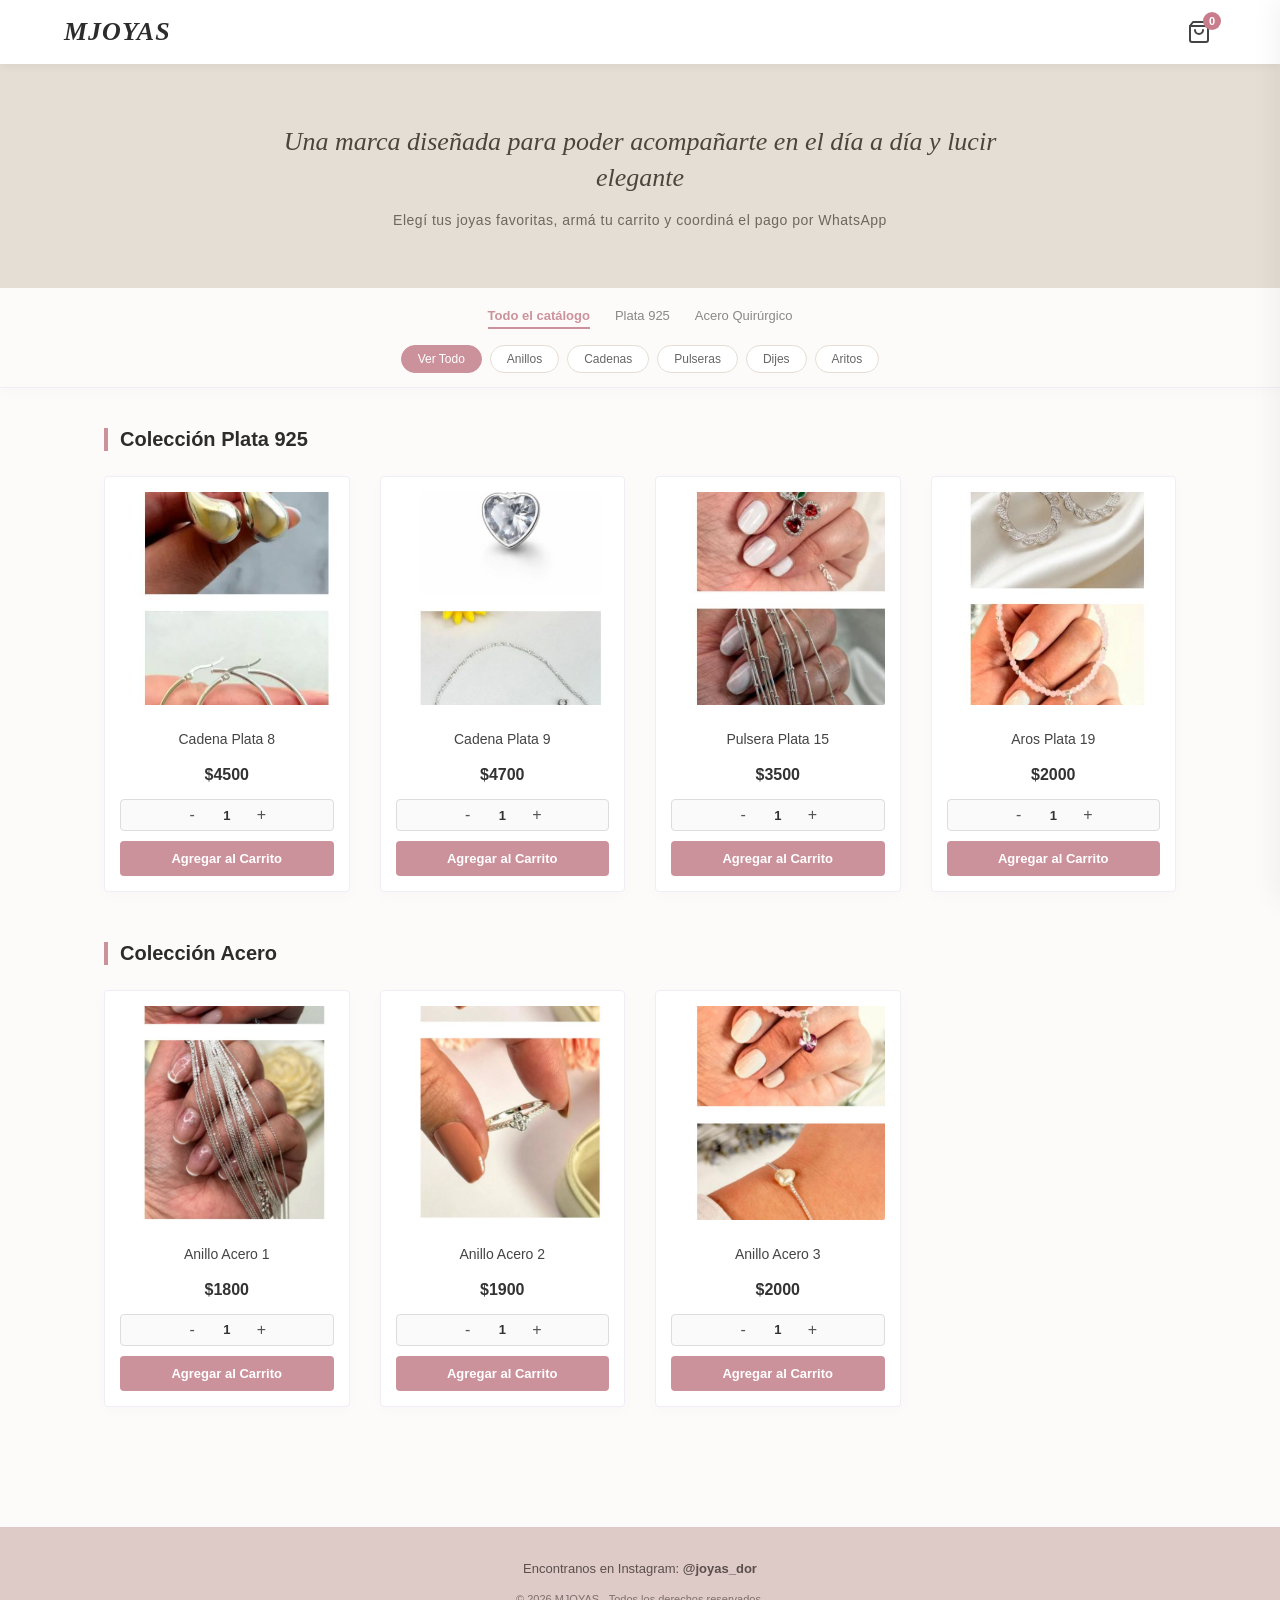
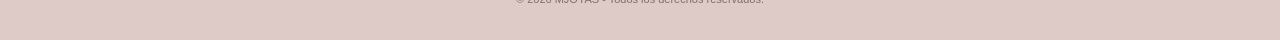
==== index.html @ 709f2a6d "Add files via upload" ====
﻿<!DOCTYPE html>
<html lang="es">
<head>
    <meta charset="UTF-8">
    <meta name="viewport" content="width=device-width, initial-scale=1.0">
    <title>MJOYAS | Joyas de plata 925 y Acero</title>
    <link rel="stylesheet" href="style.css">
</head>
<body>

    <header class="navbar">
        <div class="logo" onclick="location.href='index.html'">MJOYAS</div>
        <button class="btn-carrito" onclick="toggleCart()">
            <svg xmlns="http://www.w3.org/2000/svg" width="24" height="24" viewBox="0 0 24 24" fill="none" stroke="currentColor" stroke-width="2" stroke-linecap="round" stroke-linejoin="round">
                <path d="M6 2L3 6v14a2 2 0 0 0 2 2h14a2 2 0 0 0 2-2V6l-3-4z"></path>
                <line x1="3" y1="6" x2="21" y2="6"></line>
                <path d="M16 10a4 4 0 0 1-8 0"></path>
            </svg>
            <span id="cart-count" class="badge-carrito">0</span>
        </button>
    </header>

    <section id="inicio" class="hero-section">
        <div class="hero-contenido">
            <h1>Una marca diseñada para poder acompañarte en el día a día y lucir elegante</h1>
            <p>Elegí tus joyas favoritas, armá tu carrito y coordiná el pago por WhatsApp</p>
        </div>
    </section>

    <div class="filtros-contenedor-sticky">
        <div class="material-nav">
            <button class="btn-material active" data-material="todos" onclick="filtrarMaterial('todos', this)">Todo el catálogo</button>
            <button class="btn-material" data-material="plata" onclick="filtrarMaterial('plata', this)">Plata 925</button>
            <button class="btn-material" data-material="acero" onclick="filtrarMaterial('acero', this)">Acero Quirúrgico</button>
        </div>
        
        <nav class="filtros-nav">
            <button class="btn-filtro active" data-tipo="todos" onclick="filtrarTipo('todos', this)">Ver Todo</button>
            <button class="btn-filtro" data-tipo="anillos" onclick="filtrarTipo('anillos', this)">Anillos</button>
            <button class="btn-filtro" data-tipo="cadenas" onclick="filtrarTipo('cadenas', this)">Cadenas</button>
            <button class="btn-filtro" data-tipo="pulseras" onclick="filtrarTipo('pulseras', this)">Pulseras</button>
            <button class="btn-filtro" data-tipo="dijes" onclick="filtrarTipo('dijes', this)">Dijes</button>
            <button class="btn-filtro" data-tipo="aritos" onclick="filtrarTipo('aritos', this)">Aritos</button>
        </nav>
    </div>

    <main class="catalogo-contenedor">
        <section id="seccion-plata" class="categoria-seccion">
            <h2 class="seccion-titulo">Colección Plata 925</h2>
            <div id="productos-plata" class="productos-grid">
                <p class="cargando-texto">Cargando colección de Plata...</p>
            </div>
        </section>

        <section id="seccion-acero" class="categoria-seccion">
            <h2 class="seccion-titulo">Colección Acero</h2>
            <div id="productos-acero" class="productos-grid">
                <p class="cargando-texto">Cargando colección de Acero...</p>
            </div>
        </section>
    </main>

    <div id="cart-overlay" class="cart-overlay" onclick="toggleCart()"></div>
    <aside id="cart-sidebar" class="cart-sidebar">
        <div class="cart-header">
            <h3>Tu Pedido</h3>
            <button class="btn-cerrar-cart" onclick="toggleCart()">&times;</button>
        </div>

        <div id="cart-items" class="cart-items-lista">
            <p class="carrito-vacio-txt">El carrito está vacío.</p>
        </div>

        <div class="cart-footer">
            <div class="cart-total-linea">
                <span>Total estimado:</span>
                <span id="cart-total-price" class="cart-total-monto">$0</span>
            </div>
            <button class="btn-enviar-wa" onclick="enviarWhatsApp()">
                Confirmar Pedido por WhatsApp
            </button>
        </div>
    </aside>

    <footer class="footer">
        <p>Encontranos en Instagram: <a href="https://instagram.com/joyas_dor" target="_blank">@joyas_dor</a></p>
        <p class="copyright">© 2026 MJOYAS - Todos los derechos reservados.</p>
    </footer>

    <script src="script.js"></script>
    <script>
        document.addEventListener("DOMContentLoaded", async () => {
            productos = await cargarProductosDesdeSheets();
            
            // UX: Sincronizar filtros si viene redirigido desde el detalle
            const urlParams = new URLSearchParams(window.location.search);
            const matParam = urlParams.get('material');
            const tipoParam = urlParams.get('tipo');
            
            if (matParam) {
                filtroMaterialActual = matParam;
                const bMat = document.querySelector(`.btn-material[data-material="${matParam}"]`);
                if (bMat) {
                    document.querySelectorAll('.btn-material').forEach(b => b.classList.remove('active'));
                    bMat.classList.add('active');
                }
            }
            if (tipoParam) {
                filtroTipoActual = tipoParam;
                const bTipo = document.querySelector(`.btn-filtro[data-tipo="${tipoParam}"]`);
                if (bTipo) {
                    document.querySelectorAll('.btn-filtro').forEach(b => b.classList.remove('active'));
                    bTipo.classList.add('active');
                }
            }
            
            renderizarCatalogo();
            actualizarInterfaz(); 
        });
    </script>
</body>
</html>
---- style.css ----
﻿/* --- CONFIGURACIÓN GENERAL Y RESETEO --- */
* {
    box-sizing: border-box;
    margin: 0;
    padding: 0;
    font-family: 'Segoe UI', Tahoma, Geneva, Verdana, sans-serif;
}

body {
    background-color: #fcfbf9;
    color: #333333;
    scroll-behavior: smooth;
}

/* --- BARRA DE NAVEGACIÓN (NAVBAR) --- */
.navbar {
    display: flex;
    justify-content: space-between;
    align-items: center;
    padding: 15px 5%;
    background-color: #ffffff;
    box-shadow: 0 2px 10px rgba(0, 0, 0, 0.05);
    position: sticky;
    top: 0;
    z-index: 110;
}

.logo {
    font-family: 'Playfair Display', 'Georgia', serif;
    font-style: italic;
    font-weight: bold;
    font-size: 26px;
    letter-spacing: 1px;
    color: #2c2c2c;
    cursor: pointer;
}

.btn-carrito {
    background: none;
    border: none;
    color: #444;
    cursor: pointer;
    position: relative;
    padding: 5px;
    display: flex;
    align-items: center;
    justify-content: center;
    transition: transform 0.2s;
}

.btn-carrito:hover {
    transform: scale(1.05);
}

.badge-carrito {
    position: absolute;
    top: -3px;
    right: -5px;
    background-color: #c97d8c;
    color: white;
    font-size: 11px;
    font-weight: bold;
    width: 18px;
    height: 18px;
    border-radius: 50%;
    display: flex;
    align-items: center;
    justify-content: center;
}

/* --- SECCIÓN HERO --- */
.hero-section {
    background-color: #e5ded4;
    padding: 60px 20px;
    text-align: center;
}

.hero-contenido h1 {
    font-family: 'Playfair Display', 'Georgia', serif;
    font-style: italic;
    font-weight: normal;
    font-size: 26px;
    line-height: 1.4;
    color: #4a453e;
    max-width: 750px;
    margin: 0 auto 15px auto;
}

.hero-contenido p {
    font-size: 14px;
    color: #6e675f;
    letter-spacing: 0.5px;
}

/* --- CONTENEDOR DE CATÁLOGO --- */
.catalogo-contenedor {
    max-width: 1200px;
    margin: 0 auto;
    padding: 20px 5%;
}

.categoria-seccion {
    margin-bottom: 50px;
    transition: opacity 0.3s ease, transform 0.3s ease;
}

.seccion-titulo {
    font-family: 'Segoe UI', sans-serif;
    font-size: 20px;
    font-weight: 600;
    color: #2c2c2c;
    border-left: 4px solid #cc929c;
    padding-left: 12px;
    margin-bottom: 25px;
    margin-top: 20px;
}

.productos-grid {
    display: grid;
    grid-template-columns: repeat(auto-fill, minmax(220px, 1fr));
    gap: 30px;
}

.cargando-texto {
    color: #888;
    font-style: italic;
    grid-column: 1 / -1;
    text-align: center;
    padding: 20px;
}

/* --- TARJETAS DE PRODUCTO + ANIMACIONES --- */
.card-producto {
    background-color: #ffffff;
    border-radius: 4px;
    padding: 15px;
    text-align: center;
    box-shadow: 0 4px 15px rgba(0, 0, 0, 0.02);
    display: flex;
    flex-direction: column;
    justify-content: space-between;
    border: 1px solid #f0edf7;
    transition: transform 0.3s cubic-bezier(0.25, 1, 0.5, 1), box-shadow 0.3s ease;
    
    /* ANIMACIÓN DE ENTRADA SUAVE MINIMALISTA */
    animation: unirseCards 0.5s cubic-bezier(0.25, 1, 0.5, 1) forwards;
}

@keyframes unirseCards {
    from {
        opacity: 0;
        transform: translateY(12px);
    }
    to {
        opacity: 1;
        transform: translateY(0);
    }
}

.card-producto:hover {
    transform: translateY(-4px);
    box-shadow: 0 10px 25px rgba(0, 0, 0, 0.05);
}

.img-container {
    width: 100%;
    aspect-ratio: 1 / 1;
    background-color: #f7f6f4;
    position: relative;
    margin-bottom: 15px;
    border-radius: 2px;
    overflow: hidden;
    display: flex;
    align-items: center;
    justify-content: center;
    cursor: pointer;
}

.img-container img {
    width: 100%;
    height: 100%;
    object-fit: cover;
    z-index: 2;
    position: relative;
    transition: transform 0.5s cubic-bezier(0.25, 1, 0.5, 1);
}

.card-producto:hover .img-container img {
    transform: scale(1.04); /* Zoom interno elegante */
}

.placeholder-text {
    position: absolute;
    font-family: 'Playfair Display', serif;
    font-style: italic;
    color: #e2dfda;
    font-size: 18px;
    letter-spacing: 2px;
    z-index: 1;
}

.card-producto h4 {
    font-size: 14px;
    font-weight: 500;
    color: #444;
    margin-bottom: 8px;
    min-height: 38px;
    display: flex;
    align-items: center;
    justify-content: center;
    cursor: pointer;
    transition: color 0.2s ease;
}

.card-producto h4:hover {
    color: #cc929c;
}

.precio-producto {
    font-size: 16px;
    font-weight: bold;
    color: #333;
    margin-bottom: 15px;
}

.compra-controles {
    display: flex;
    flex-direction: column;
    gap: 10px;
}

.selector-cantidad {
    display: flex;
    align-items: center;
    justify-content: center;
    border: 1px solid #ddd;
    border-radius: 4px;
    overflow: hidden;
    background-color: #fafafa;
}

.btn-cant {
    background: none;
    border: none;
    width: 32px;
    height: 30px;
    font-size: 16px;
    cursor: pointer;
    color: #555;
    transition: background 0.2s;
}

.btn-cant:hover {
    background-color: #eeeeee;
}

.num-cant {
    padding: 0 15px;
    font-size: 13px;
    font-weight: 600;
    min-width: 30px;
    text-align: center;
}

.btn-add-cart {
    background-color: #cc929c;
    color: white;
    border: none;
    padding: 10px;
    border-radius: 4px;
    font-size: 13px;
    font-weight: 600;
    cursor: pointer;
    transition: background-color 0.2s ease;
}

.btn-add-cart:hover {
    background-color: #b57d87;
}

/* --- CARRITO SIDEBAR Y OVERLAY --- */
.cart-overlay {
    position: fixed;
    top: 0;
    left: 0;
    width: 100vw;
    height: 100vh;
    background-color: rgba(0, 0, 0, 0.25);
    z-index: 199;
    display: none;
    opacity: 0;
    transition: opacity 0.3s ease;
}

.cart-overlay.open {
    display: block;
    opacity: 1;
}

.cart-sidebar {
    position: fixed;
    top: 0;
    right: 0;
    width: 100%;
    max-width: 360px;
    height: 100vh;
    background-color: #ffffff;
    box-shadow: -5px 0 25px rgba(0, 0, 0, 0.05);
    z-index: 200;
    display: flex;
    flex-direction: column;
    transform: translateX(100%);
    transition: transform 0.35s cubic-bezier(0.25, 1, 0.5, 1);
}

.cart-sidebar.open {
    transform: translateX(0);
}

.cart-header {
    padding: 20px;
    border-bottom: 1px solid #f0edf7;
    display: flex;
    justify-content: space-between;
    align-items: center;
}

.cart-header h3 {
    font-size: 18px;
    color: #333;
}

.btn-cerrar-cart {
    background: none;
    border: none;
    font-size: 28px;
    cursor: pointer;
    color: #888;
}

.cart-items-lista {
    padding: 20px;
    overflow-y: auto;
    flex-grow: 1;
}

.carrito-vacio-txt {
    text-align: center;
    color: #999;
    margin-top: 30px;
    font-size: 14px;
}

.cart-footer {
    padding: 20px;
    border-top: 1px solid #f0edf7;
    background-color: #fafafa;
}

.cart-total-linea {
    display: flex;
    justify-content: space-between;
    font-size: 14px;
    font-weight: 500;
    color: #444;
    margin-bottom: 15px;
}

.cart-total-monto {
    font-size: 18px;
    font-weight: bold;
    color: #333;
}

.btn-enviar-wa {
    width: 100%;
    background-color: #25d366;
    color: white;
    border: none;
    padding: 14px;
    border-radius: 4px;
    font-size: 14px;
    font-weight: bold;
    cursor: pointer;
    transition: background-color 0.2s;
}

.btn-enviar-wa:hover {
    background-color: #20ba5a;
}

/* --- PIE DE PÁGINA --- */
.footer {
    background-color: #decbc7;
    padding: 30px 20px;
    text-align: center;
    font-size: 13px;
    color: #5a4f4d;
    margin-top: 50px;
    line-height: 1.8;
}

.footer a {
    color: #5a4f4d;
    font-weight: bold;
    text-decoration: none;
}

.footer a:hover {
    text-decoration: underline;
}

.copyright {
    margin-top: 10px;
    font-size: 11px;
    color: #7d6f6d;
}

/* --- CARRITO ELEMENTOS --- */
.cart-item {
    display: flex;
    align-items: center;
    gap: 12px;
    padding: 15px 0;
    border-bottom: 1px solid #f0edf7;
    animation: unirseCards 0.3s ease forwards;
}

.cart-item-img {
    width: 55px;
    height: 55px;
    object-fit: cover;
    border-radius: 4px;
    border: 1px solid #f0edf7;
    background-color: #f7f6f4;
}

.cart-item-info {
    flex-grow: 1;
}

.btn-remove {
    background: none;
    border: none;
    color: #c95d6f;
    font-size: 12px;
    cursor: pointer;
    font-weight: 500;
}

.btn-remove:hover {
    text-decoration: underline;
}

.selector-cantidad-cart {
    display: flex;
    align-items: center;
    margin-top: 6px;
    border: 1px solid #ddd;
    border-radius: 4px;
    width: max-content;
    background-color: #ffffff;
    overflow: hidden;
}

.btn-cant-cart {
    background: none;
    border: none;
    width: 26px;
    height: 24px;
    font-size: 14px;
    cursor: pointer;
    color: #555;
    display: flex;
    align-items: center;
    justify-content: center;
    transition: background 0.2s;
}

.btn-cant-cart:hover {
    background-color: #eeeeee;
}

.num-cant-cart {
    padding: 0 10px;
    font-size: 12px;
    font-weight: 600;
    min-width: 20px;
    text-align: center;
}

/* --- CONTENEDOR INTEGRADO STICKY DE FILTROS --- */
.filtros-contenedor-sticky {
    position: sticky;
    top: 64px; /* Encaja perfectamente abajo de tu Navbar */
    z-index: 100;
    background-color: #fcfbf9;
    box-shadow: 0 4px 12px rgba(0, 0, 0, 0.02);
    border-bottom: 1px solid #f0edf7;
    padding: 10px 0;
}

/* FILTRO 1: MATERIALES (DISEÑO ULTRA-MINIMALISTA) */
.material-nav {
    display: flex;
    justify-content: center;
    gap: 25px;
    padding: 6px 5%;
}

.btn-material {
    background: none;
    border: none;
    color: #888;
    font-size: 13px;
    font-weight: 500;
    cursor: pointer;
    padding: 4px 0;
    position: relative;
    transition: color 0.3s ease;
}

.btn-material:hover {
    color: #333;
}

.btn-material.active {
    color: #cc929c;
    font-weight: 600;
}

/* Línea sutil minimalista inferior para la pestaña activa */
.btn-material.active::after {
    content: '';
    position: absolute;
    bottom: -2px;
    left: 0;
    width: 100%;
    height: 2px;
    background-color: #cc929c;
    animation: expandirLinea 0.3s ease forwards;
}

@keyframes expandirLinea {
    from { width: 0; left: 50%; }
    to { width: 100%; left: 0; }
}

/* FILTRO 2: CAPSULAS DE CATEGORIAS */
.filtros-nav {
    display: flex;
    justify-content: center;
    gap: 8px;
    flex-wrap: wrap;
    padding: 12px 5% 4px 5%;
}

.btn-filtro {
    background-color: #ffffff;
    color: #666;
    border: 1px solid #e5ded4;
    padding: 6px 16px;
    border-radius: 20px;
    font-size: 12px;
    font-weight: 500;
    cursor: pointer;
    transition: all 0.3s cubic-bezier(0.25, 0.8, 0.25, 1);
}

.btn-filtro:hover, .btn-filtro.active {
    background-color: #cc929c;
    color: white;
    border-color: #cc929c;
}

/* RETORNO UX */
.btn-volver {
    display: inline-block;
    color: #cc929c;
    text-decoration: none;
    font-size: 14px;
    font-weight: 500;
    transition: color 0.2s;
}

.btn-volver:hover {
    color: #b57d87;
    text-decoration: underline;
}
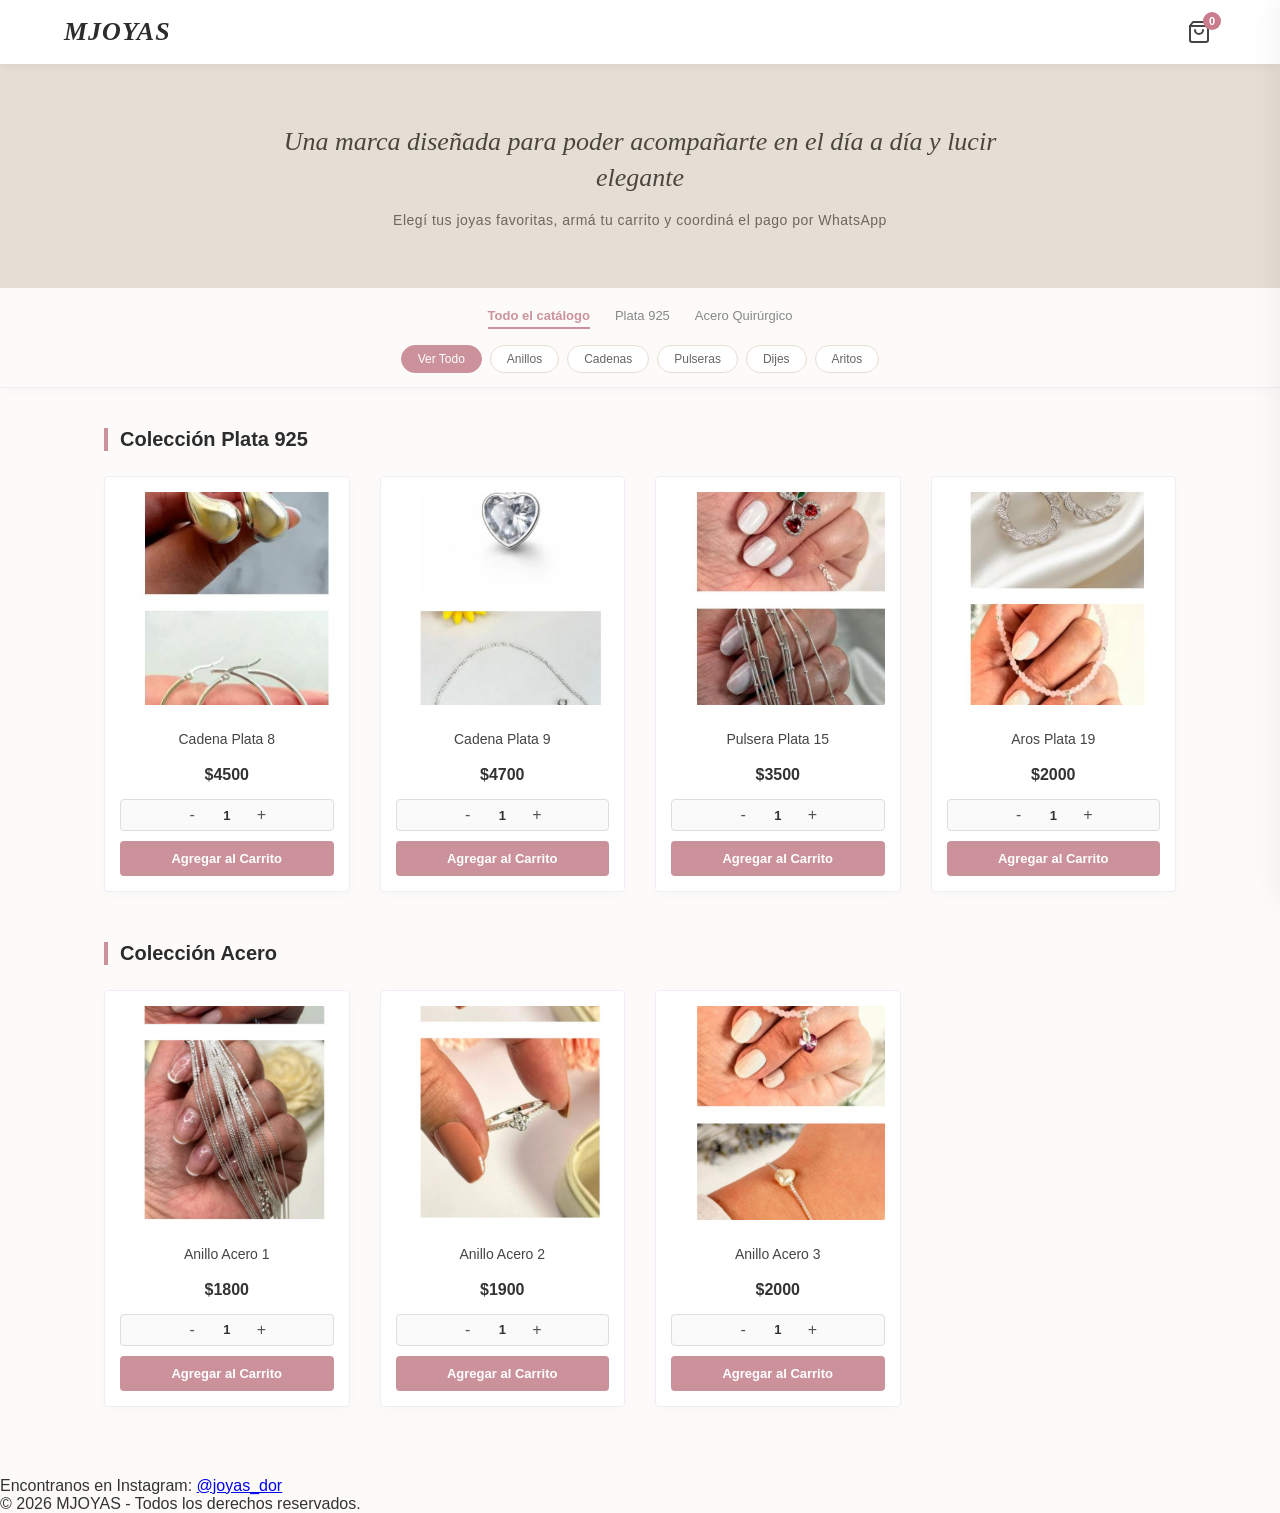
==== commit b237d0c5: "Add files via upload" ====
--- a/index.html
+++ b/index.html
@@ -92,7 +92,7 @@
         document.addEventListener("DOMContentLoaded", async () => {
             productos = await cargarProductosDesdeSheets();
             
-            // UX: Sincronizar filtros si viene redirigido desde el detalle
+            // Sincronización si el cliente viene navegando con filtros previos
             const urlParams = new URLSearchParams(window.location.search);
             const matParam = urlParams.get('material');
             const tipoParam = urlParams.get('tipo');
--- a/style.css
+++ b/style.css
@@ -129,7 +129,7 @@
     padding: 20px;
 }
 
-/* --- TARJETAS DE PRODUCTO + ANIMACIONES --- */
+/* --- TARJETAS DE PRODUCTO + INTERACCIONES MINIMALISTAS --- */
 .card-producto {
     background-color: #ffffff;
     border-radius: 4px;
@@ -142,7 +142,7 @@
     border: 1px solid #f0edf7;
     transition: transform 0.3s cubic-bezier(0.25, 1, 0.5, 1), box-shadow 0.3s ease;
     
-    /* ANIMACIÓN DE ENTRADA SUAVE MINIMALISTA */
+    /* Animación de Fade-In suave */
     animation: unirseCards 0.5s cubic-bezier(0.25, 1, 0.5, 1) forwards;
 }
 
@@ -186,7 +186,7 @@
 }
 
 .card-producto:hover .img-container img {
-    transform: scale(1.04); /* Zoom interno elegante */
+    transform: scale(1.04); /* Zoom suave interno */
 }
 
 .placeholder-text {
@@ -389,34 +389,7 @@
     background-color: #20ba5a;
 }
 
-/* --- PIE DE PÁGINA --- */
-.footer {
-    background-color: #decbc7;
-    padding: 30px 20px;
-    text-align: center;
-    font-size: 13px;
-    color: #5a4f4d;
-    margin-top: 50px;
-    line-height: 1.8;
-}
-
-.footer a {
-    color: #5a4f4d;
-    font-weight: bold;
-    text-decoration: none;
-}
-
-.footer a:hover {
-    text-decoration: underline;
-}
-
-.copyright {
-    margin-top: 10px;
-    font-size: 11px;
-    color: #7d6f6d;
-}
-
-/* --- CARRITO ELEMENTOS --- */
+/* --- CARRITO INTERACTIVO CON MINIATURAS --- */
 .cart-item {
     display: flex;
     align-items: center;
@@ -489,10 +462,10 @@
     text-align: center;
 }
 
-/* --- CONTENEDOR INTEGRADO STICKY DE FILTROS --- */
+/* --- DOUBLE NAVEGACIÓN STICKY (PRO FILTROS) --- */
 .filtros-contenedor-sticky {
     position: sticky;
-    top: 64px; /* Encaja perfectamente abajo de tu Navbar */
+    top: 64px; /* Flota abajo de tu barra de navegación principal */
     z-index: 100;
     background-color: #fcfbf9;
     box-shadow: 0 4px 12px rgba(0, 0, 0, 0.02);
@@ -500,7 +473,7 @@
     padding: 10px 0;
 }
 
-/* FILTRO 1: MATERIALES (DISEÑO ULTRA-MINIMALISTA) */
+/* NIVEL 1: MATERIAL (Pestañas ultra-limpias) */
 .material-nav {
     display: flex;
     justify-content: center;
@@ -529,7 +502,7 @@
     font-weight: 600;
 }
 
-/* Línea sutil minimalista inferior para la pestaña activa */
+/* Línea sutil minimalista que se expande bajo el elemento activo */
 .btn-material.active::after {
     content: '';
     position: absolute;
@@ -546,7 +519,7 @@
     to { width: 100%; left: 0; }
 }
 
-/* FILTRO 2: CAPSULAS DE CATEGORIAS */
+/* NIVEL 2: CATEGORÍAS (Cápsulas) */
 .filtros-nav {
     display: flex;
     justify-content: center;
@@ -573,7 +546,7 @@
     border-color: #cc929c;
 }
 
-/* RETORNO UX */
+/* RETORNO UX DETALLES */
 .btn-volver {
     display: inline-block;
     color: #cc929c;
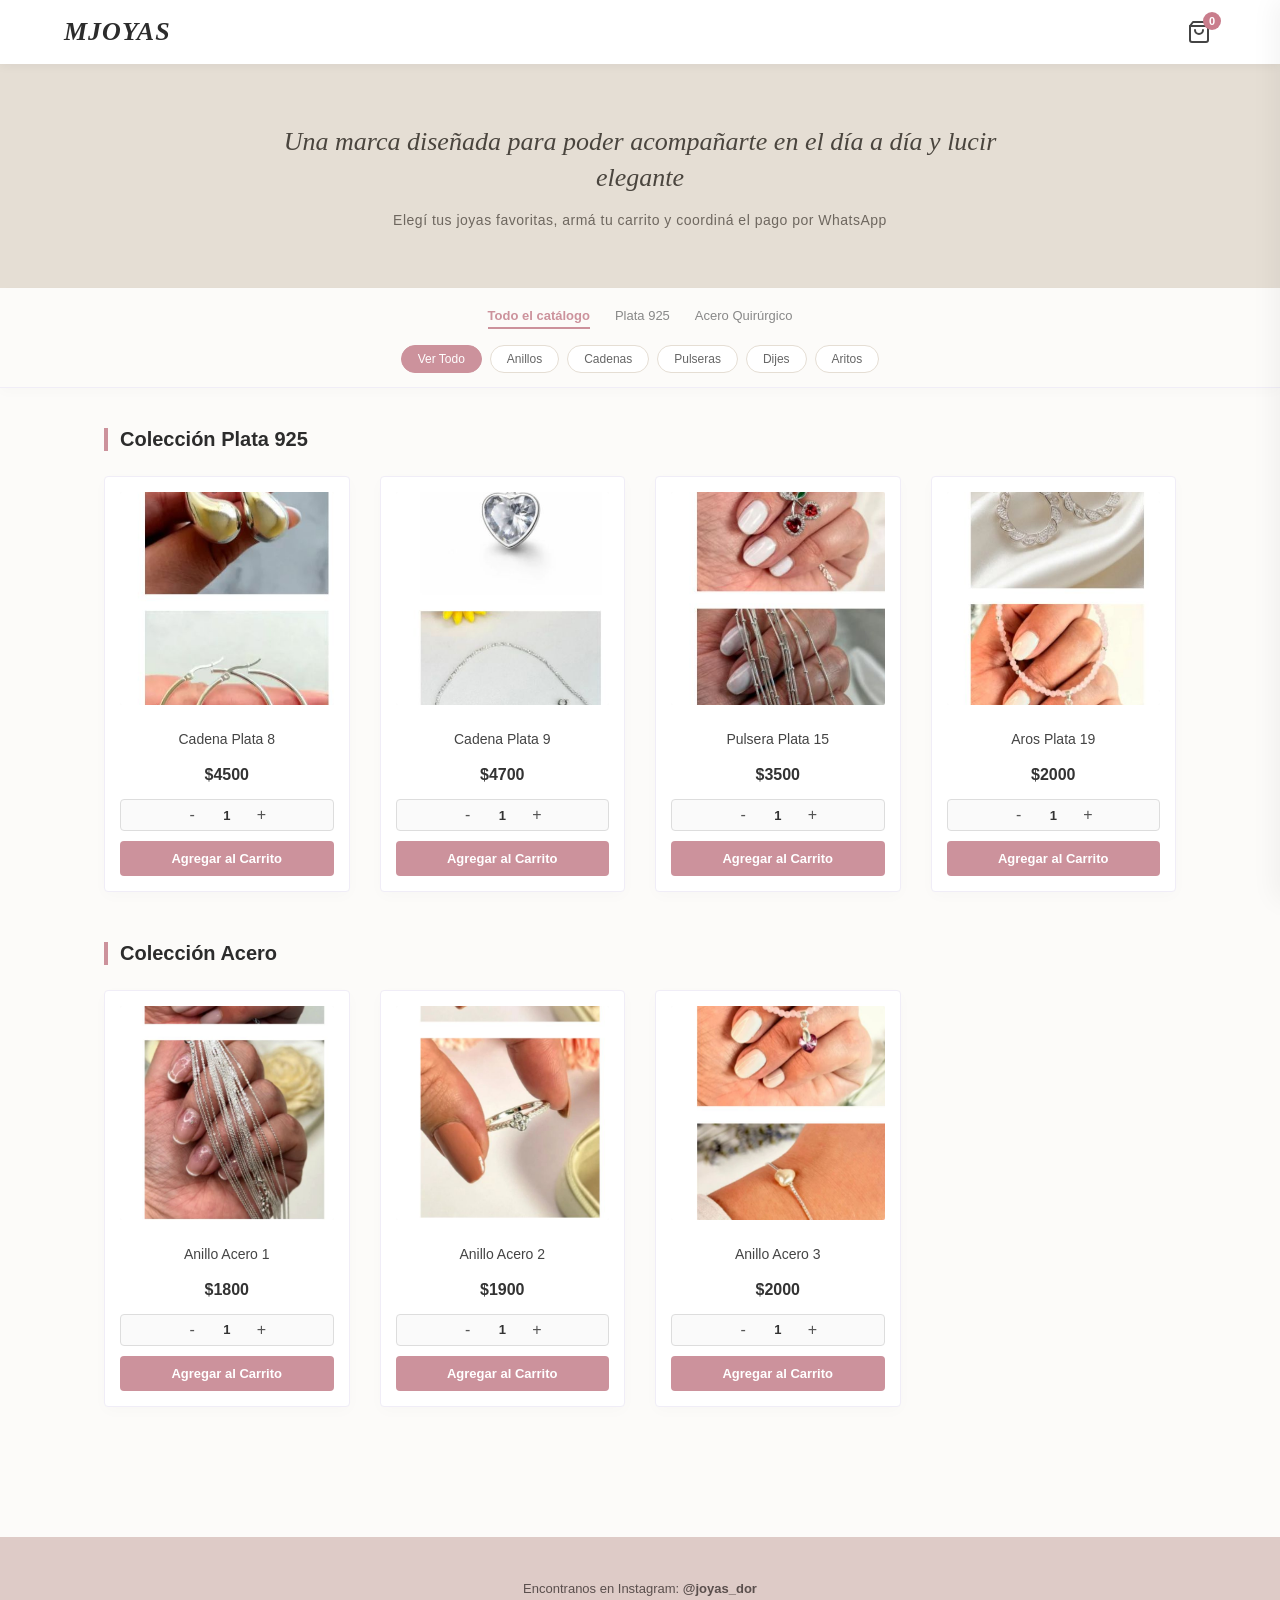
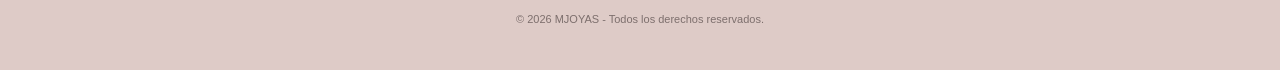
==== commit af692385: "Add files via upload" ====
--- a/index.html
+++ b/index.html
@@ -4,7 +4,7 @@
     <meta charset="UTF-8">
     <meta name="viewport" content="width=device-width, initial-scale=1.0">
     <title>MJOYAS | Joyas de plata 925 y Acero</title>
-    <link rel="stylesheet" href="style.css">
+    <link rel="stylesheet" href="style.css?v=1.1">
 </head>
 <body>
 
@@ -92,7 +92,6 @@
         document.addEventListener("DOMContentLoaded", async () => {
             productos = await cargarProductosDesdeSheets();
             
-            // Sincronización si el cliente viene navegando con filtros previos
             const urlParams = new URLSearchParams(window.location.search);
             const matParam = urlParams.get('material');
             const tipoParam = urlParams.get('tipo');
--- a/style.css
+++ b/style.css
@@ -129,7 +129,7 @@
     padding: 20px;
 }
 
-/* --- TARJETAS DE PRODUCTO + INTERACCIONES MINIMALISTAS --- */
+/* --- TARJETAS DE PRODUCTO + INTERACCIONES --- */
 .card-producto {
     background-color: #ffffff;
     border-radius: 4px;
@@ -141,8 +141,6 @@
     justify-content: space-between;
     border: 1px solid #f0edf7;
     transition: transform 0.3s cubic-bezier(0.25, 1, 0.5, 1), box-shadow 0.3s ease;
-    
-    /* Animación de Fade-In suave */
     animation: unirseCards 0.5s cubic-bezier(0.25, 1, 0.5, 1) forwards;
 }
 
@@ -186,7 +184,7 @@
 }
 
 .card-producto:hover .img-container img {
-    transform: scale(1.04); /* Zoom suave interno */
+    transform: scale(1.04);
 }
 
 .placeholder-text {
@@ -389,14 +387,13 @@
     background-color: #20ba5a;
 }
 
-/* --- CARRITO INTERACTIVO CON MINIATURAS --- */
+/* --- ELEMENTOS INTERNOS DEL CARRITO --- */
 .cart-item {
     display: flex;
     align-items: center;
     gap: 12px;
     padding: 15px 0;
     border-bottom: 1px solid #f0edf7;
-    animation: unirseCards 0.3s ease forwards;
 }
 
 .cart-item-img {
@@ -462,10 +459,10 @@
     text-align: center;
 }
 
-/* --- DOUBLE NAVEGACIÓN STICKY (PRO FILTROS) --- */
+/* --- FILTROS CONTENEDOR STICKY --- */
 .filtros-contenedor-sticky {
     position: sticky;
-    top: 64px; /* Flota abajo de tu barra de navegación principal */
+    top: 64px;
     z-index: 100;
     background-color: #fcfbf9;
     box-shadow: 0 4px 12px rgba(0, 0, 0, 0.02);
@@ -473,7 +470,6 @@
     padding: 10px 0;
 }
 
-/* NIVEL 1: MATERIAL (Pestañas ultra-limpias) */
 .material-nav {
     display: flex;
     justify-content: center;
@@ -502,7 +498,6 @@
     font-weight: 600;
 }
 
-/* Línea sutil minimalista que se expande bajo el elemento activo */
 .btn-material.active::after {
     content: '';
     position: absolute;
@@ -519,7 +514,6 @@
     to { width: 100%; left: 0; }
 }
 
-/* NIVEL 2: CATEGORÍAS (Cápsulas) */
 .filtros-nav {
     display: flex;
     justify-content: center;
@@ -546,7 +540,6 @@
     border-color: #cc929c;
 }
 
-/* RETORNO UX DETALLES */
 .btn-volver {
     display: inline-block;
     color: #cc929c;
@@ -559,4 +552,35 @@
 .btn-volver:hover {
     color: #b57d87;
     text-decoration: underline;
+}
+
+/* --- PIE DE PÁGINA REFORZADO PRO UX --- */
+footer, .footer {
+    background-color: #decbc7 !important;
+    padding: 40px 20px !important;
+    text-align: center !important;
+    font-size: 13px !important;
+    color: #5a4f4d !important;
+    margin-top: 60px !important;
+    line-height: 1.8 !important;
+    display: block !important;
+    width: 100% !important;
+    clear: both !important;
+}
+
+footer a, .footer a {
+    color: #5a4f4d !important;
+    font-weight: bold !important;
+    text-decoration: none !important;
+}
+
+footer a:hover, .footer a:hover {
+    text-decoration: underline !important;
+}
+
+footer .copyright, .footer .copyright {
+    margin-top: 10px !important;
+    font-size: 11px !important;
+    color: #7d6f6d !important;
+    display: block !important;
 }
